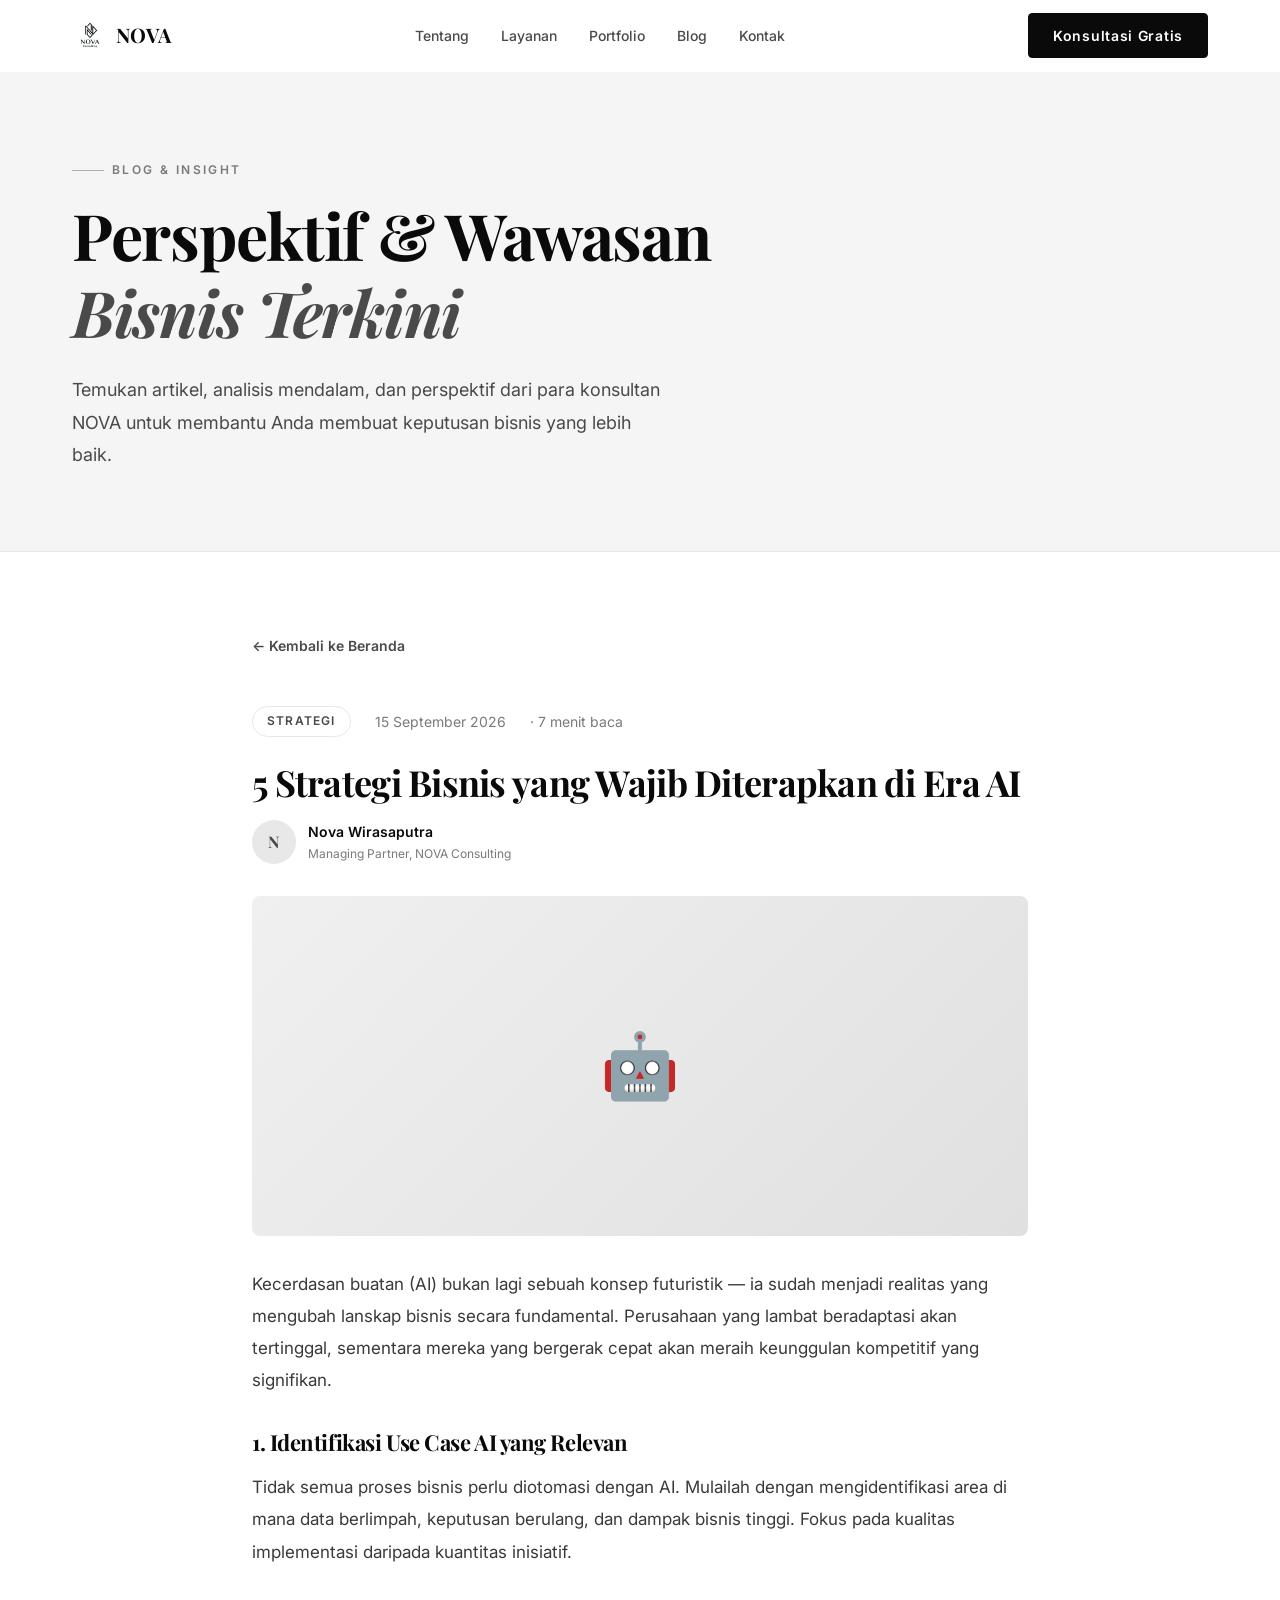
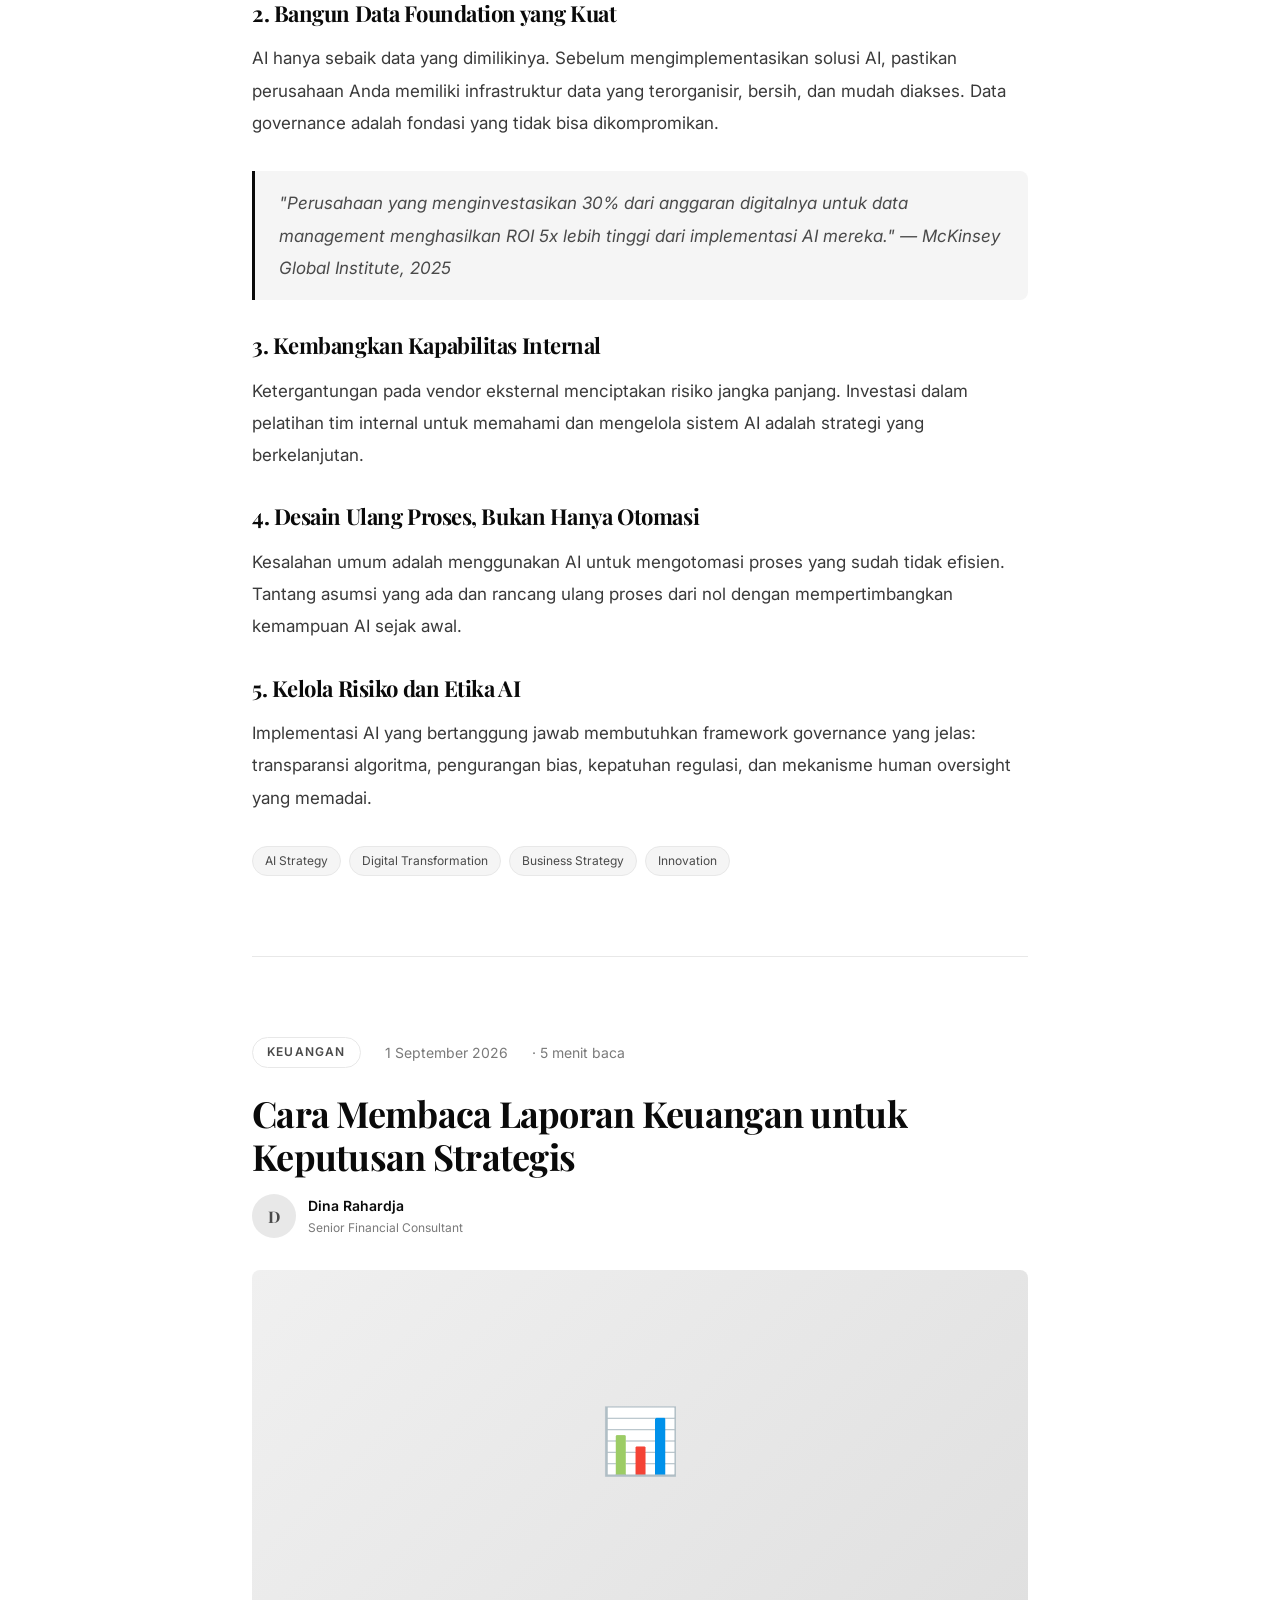
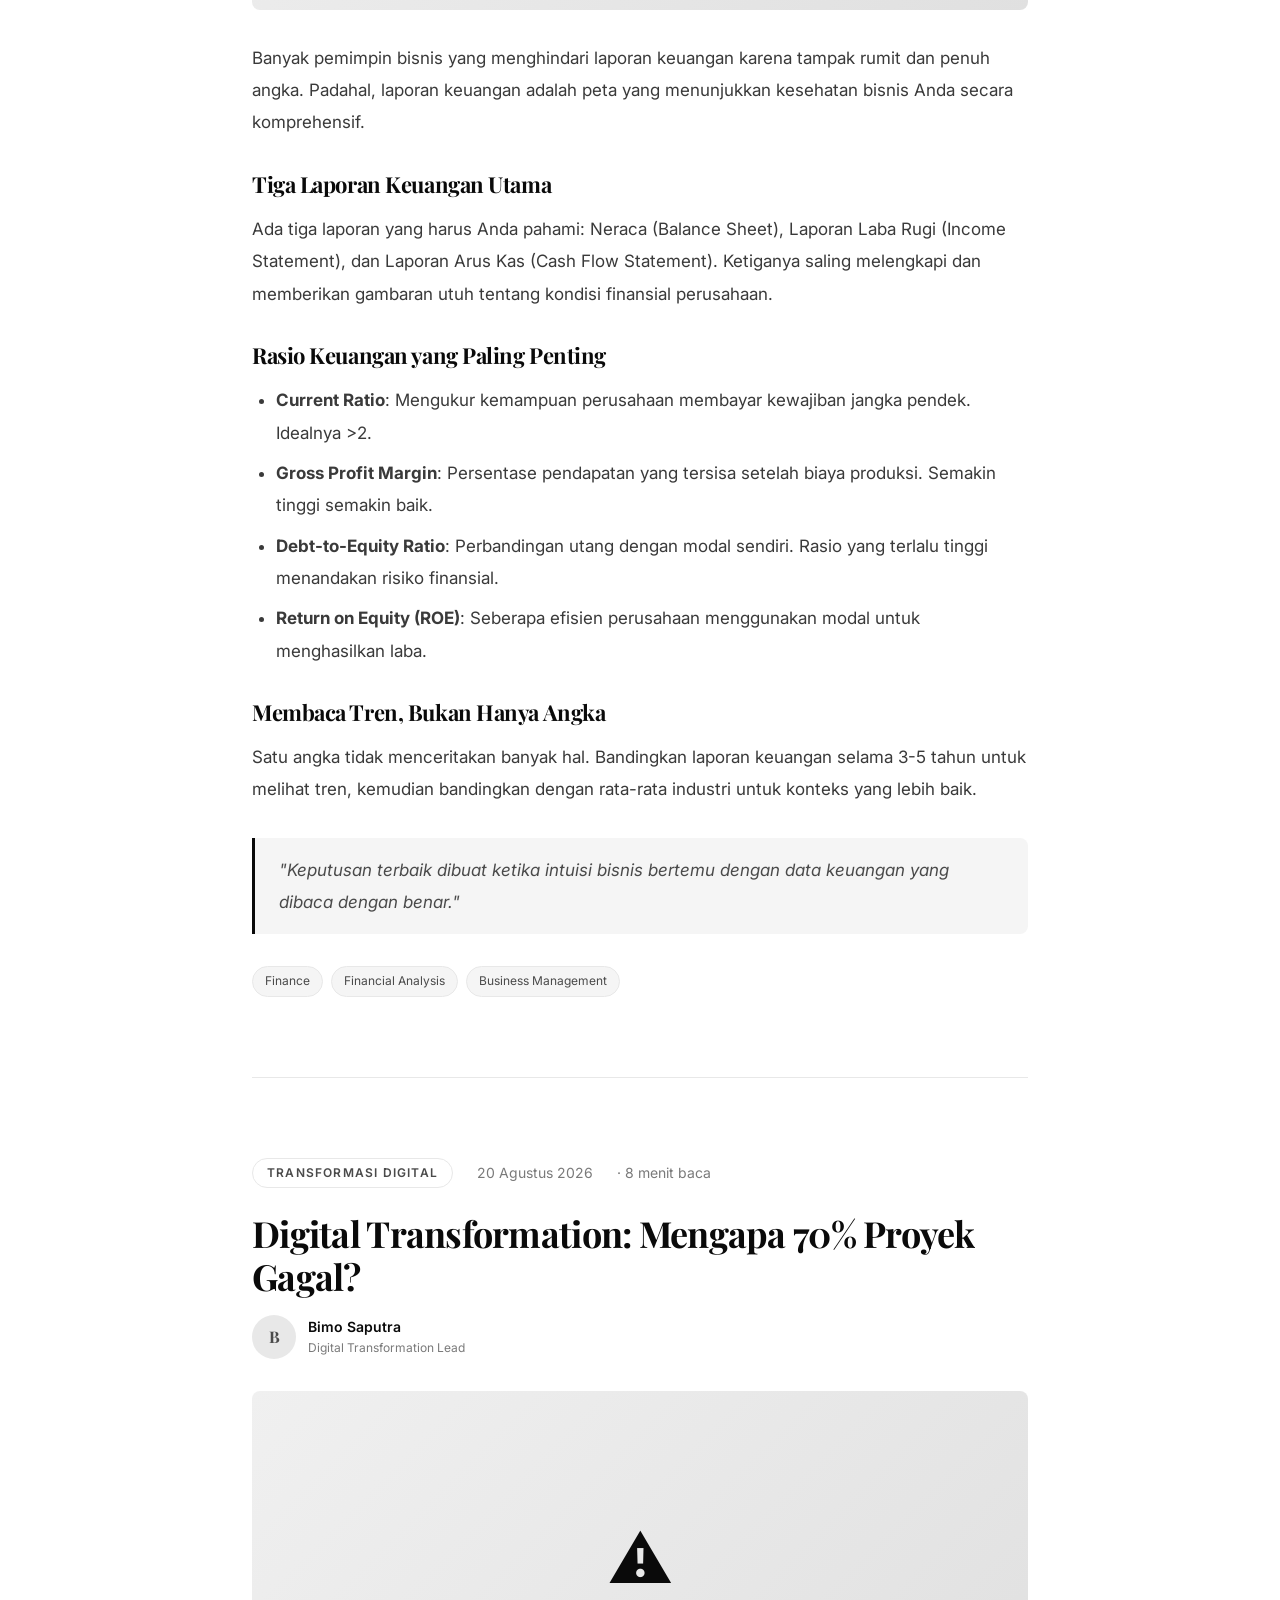
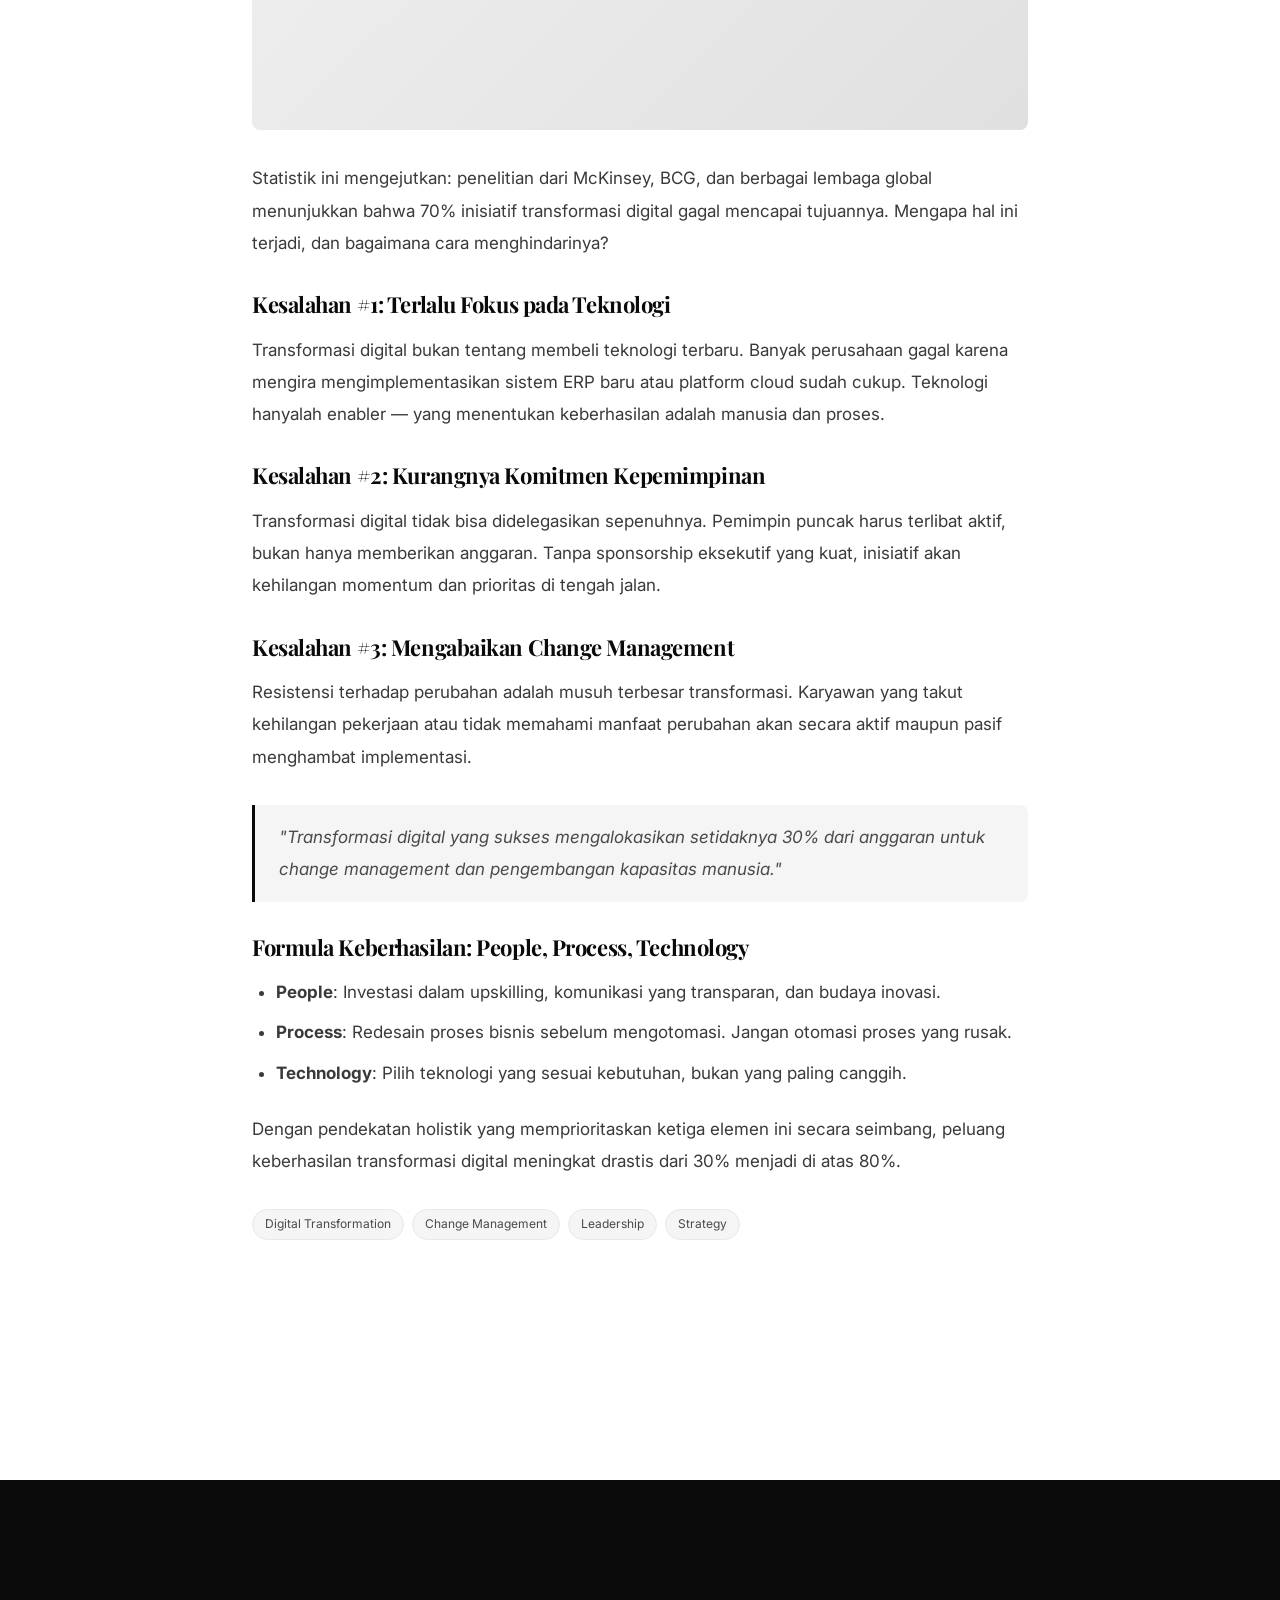
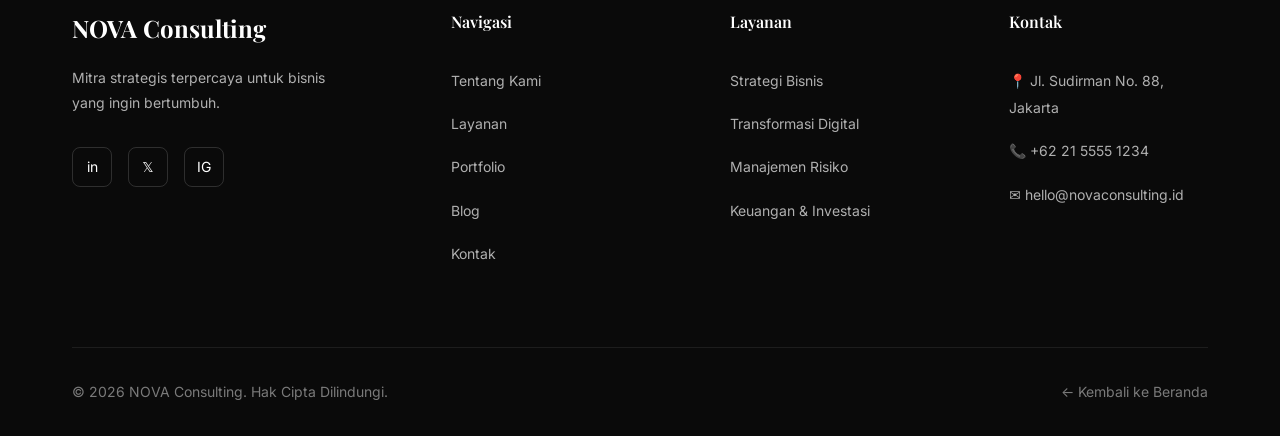
==== pages/blog.html @ 7307d380 "Initial commit: Website profil perusahaan NOVA Consulting" ====
﻿<!DOCTYPE html>
<html lang="id">
<head>
  <meta charset="UTF-8" />
  <meta name="viewport" content="width=device-width, initial-scale=1.0" />
  <title>Blog & Insight — NOVA Consulting</title>
  <meta name="description" content="Artikel, perspektif, dan wawasan bisnis terkini dari para konsultan NOVA Consulting untuk membantu Anda membuat keputusan strategis yang lebih baik." />
  <link rel="icon" href="data:image/svg+xml,<svg xmlns='http://www.w3.org/2000/svg' viewBox='0 0 100 100'><text y='.9em' font-size='90'>◈</text></svg>" />
  <link rel="stylesheet" href="../css/style.css" />
  <style>
    .blog-hero{padding-block:calc(var(--nav-height) + 5rem) 5rem;background:var(--color-white-soft);border-bottom:1px solid var(--color-gray-ultra)}
    .blog-hero-label{display:inline-flex;align-items:center;gap:.5rem;font-size:.75rem;font-weight:600;letter-spacing:.2em;text-transform:uppercase;color:var(--color-gray);margin-bottom:1rem}
    .blog-hero-label::before{content:"";display:block;width:32px;height:1px;background:var(--color-gray-light)}
    .blog-hero h1{font-family:"Playfair Display",serif;font-size:clamp(2.5rem,5vw,4rem);margin-bottom:1.5rem}
    .blog-hero p{font-size:1.125rem;color:#4a4a4a;max-width:600px;line-height:1.8}
    .articles-section{padding-block:5rem}
    .article-full{margin-bottom:5rem;padding-bottom:5rem;border-bottom:1px solid var(--color-gray-ultra)}
    .article-full:last-child{border-bottom:none}
    .article-header{margin-bottom:2rem}
    .article-meta{display:flex;align-items:center;gap:1.5rem;margin-bottom:1.5rem}
    .article-tag{font-size:.75rem;font-weight:600;letter-spacing:.1em;text-transform:uppercase;padding:4px 14px;border:1px solid var(--color-gray-ultra);border-radius:9999px;color:#4a4a4a}
    .article-date{font-size:.875rem;color:#7a7a7a}
    .article-read-time{font-size:.875rem;color:#7a7a7a}
    .article-title{font-family:"Playfair Display",serif;font-size:2.25rem;line-height:1.2;margin-bottom:1rem}
    .article-author{display:flex;align-items:center;gap:.75rem;margin-bottom:2rem}
    .author-avatar{width:44px;height:44px;border-radius:50%;background:var(--color-gray-ultra);display:flex;align-items:center;justify-content:center;font-family:"Playfair Display",serif;font-weight:700;color:#4a4a4a}
    .author-name{font-size:.875rem;font-weight:600}
    .author-role{font-size:.75rem;color:#7a7a7a}
    .article-img{width:100%;aspect-ratio:16/7;background:linear-gradient(135deg,#f0f0f0,#e0e0e0);display:flex;align-items:center;justify-content:center;font-size:4rem;border-radius:8px;margin-bottom:2rem}
    .article-body p{font-size:1.0625rem;color:#3a3a3a;line-height:1.9;margin-bottom:1.5rem}
    .article-body h3{font-family:"Playfair Display",serif;font-size:1.375rem;margin:2rem 0 1rem}
    .article-body ul{margin:0 0 1.5rem 1.5rem;list-style:disc}
    .article-body ul li{font-size:1.0625rem;color:#3a3a3a;line-height:1.9;margin-bottom:.5rem}
    .article-body blockquote{border-left:3px solid var(--color-black);padding:1rem 1.5rem;margin:2rem 0;background:var(--color-white-soft);border-radius:0 8px 8px 0}
    .article-body blockquote p{margin:0;font-style:italic;color:#4a4a4a}
    .article-tags{display:flex;gap:.5rem;flex-wrap:wrap;margin-top:2rem}
    .article-tag-pill{font-size:.75rem;padding:4px 12px;background:var(--color-white-soft);border:1px solid var(--color-gray-ultra);border-radius:9999px;color:#4a4a4a}
    .back-link{display:inline-flex;align-items:center;gap:.5rem;font-size:.875rem;font-weight:600;color:#4a4a4a;margin-bottom:3rem;transition:color .2s}
    .back-link:hover{color:#0a0a0a}
  </style>
</head>
<body>

  <!-- NAVBAR -->
  <header id="navbar" class="navbar">
    <div class="container">
      <a href="../index.html" class="nav-logo" id="blog-nav-logo">
        <img src="../assets/images/logo.jpg" alt="NOVA Consulting" width="36" height="36" />
        <span class="nav-logo-text">NOVA</span>
      </a>
      <nav>
        <ul class="nav-links">
          <li><a href="../index.html#about"     class="nav-link">Tentang</a></li>
          <li><a href="../index.html#services"  class="nav-link">Layanan</a></li>
          <li><a href="../index.html#portfolio" class="nav-link">Portfolio</a></li>
          <li><a href="blog.html"               class="nav-link active">Blog</a></li>
          <li><a href="../index.html#contact"   class="nav-link">Kontak</a></li>
        </ul>
      </nav>
      <a href="../index.html#contact" class="btn btn-primary nav-cta" id="blog-nav-cta">Konsultasi Gratis</a>
      <button class="nav-toggle" id="navToggle" aria-label="Toggle navigation">
        <span></span><span></span><span></span>
      </button>
    </div>
  </header>

  <!-- Mobile Nav -->
  <nav class="nav-mobile" id="navMobile">
    <a href="../index.html#about"     class="nav-link">Tentang</a>
    <a href="../index.html#services"  class="nav-link">Layanan</a>
    <a href="../index.html#portfolio" class="nav-link">Portfolio</a>
    <a href="blog.html"               class="nav-link active">Blog</a>
    <a href="../index.html#contact"   class="nav-link">Kontak</a>
  </nav>

  <!-- BLOG HERO -->
  <section class="blog-hero">
    <div class="container">
      <div class="blog-hero-label">Blog & Insight</div>
      <h1>Perspektif &amp; Wawasan<br><em style="font-style:italic;color:#4a4a4a">Bisnis Terkini</em></h1>
      <p>Temukan artikel, analisis mendalam, dan perspektif dari para konsultan NOVA untuk membantu Anda membuat keputusan bisnis yang lebih baik.</p>
    </div>
  </section>

  <!-- ARTICLES -->
  <section class="articles-section">
    <div class="container" style="max-width:840px">
      <a href="../index.html" class="back-link" id="back-home">← Kembali ke Beranda</a>

      <!-- Article 1 -->
      <article class="article-full reveal" id="article-1">
        <div class="article-header">
          <div class="article-meta">
            <span class="article-tag">Strategi</span>
            <span class="article-date">15 September 2026</span>
            <span class="article-read-time">· 7 menit baca</span>
          </div>
          <h2 class="article-title">5 Strategi Bisnis yang Wajib Diterapkan di Era AI</h2>
          <div class="article-author">
            <div class="author-avatar">N</div>
            <div>
              <div class="author-name">Nova Wirasaputra</div>
              <div class="author-role">Managing Partner, NOVA Consulting</div>
            </div>
          </div>
        </div>
        <div class="article-img">🤖</div>
        <div class="article-body">
          <p>Kecerdasan buatan (AI) bukan lagi sebuah konsep futuristik — ia sudah menjadi realitas yang mengubah lanskap bisnis secara fundamental. Perusahaan yang lambat beradaptasi akan tertinggal, sementara mereka yang bergerak cepat akan meraih keunggulan kompetitif yang signifikan.</p>
          <h3>1. Identifikasi Use Case AI yang Relevan</h3>
          <p>Tidak semua proses bisnis perlu diotomasi dengan AI. Mulailah dengan mengidentifikasi area di mana data berlimpah, keputusan berulang, dan dampak bisnis tinggi. Fokus pada kualitas implementasi daripada kuantitas inisiatif.</p>
          <h3>2. Bangun Data Foundation yang Kuat</h3>
          <p>AI hanya sebaik data yang dimilikinya. Sebelum mengimplementasikan solusi AI, pastikan perusahaan Anda memiliki infrastruktur data yang terorganisir, bersih, dan mudah diakses. Data governance adalah fondasi yang tidak bisa dikompromikan.</p>
          <blockquote>
            <p>"Perusahaan yang menginvestasikan 30% dari anggaran digitalnya untuk data management menghasilkan ROI 5x lebih tinggi dari implementasi AI mereka." — McKinsey Global Institute, 2025</p>
          </blockquote>
          <h3>3. Kembangkan Kapabilitas Internal</h3>
          <p>Ketergantungan pada vendor eksternal menciptakan risiko jangka panjang. Investasi dalam pelatihan tim internal untuk memahami dan mengelola sistem AI adalah strategi yang berkelanjutan.</p>
          <h3>4. Desain Ulang Proses, Bukan Hanya Otomasi</h3>
          <p>Kesalahan umum adalah menggunakan AI untuk mengotomasi proses yang sudah tidak efisien. Tantang asumsi yang ada dan rancang ulang proses dari nol dengan mempertimbangkan kemampuan AI sejak awal.</p>
          <h3>5. Kelola Risiko dan Etika AI</h3>
          <p>Implementasi AI yang bertanggung jawab membutuhkan framework governance yang jelas: transparansi algoritma, pengurangan bias, kepatuhan regulasi, dan mekanisme human oversight yang memadai.</p>
          <div class="article-tags">
            <span class="article-tag-pill">AI Strategy</span>
            <span class="article-tag-pill">Digital Transformation</span>
            <span class="article-tag-pill">Business Strategy</span>
            <span class="article-tag-pill">Innovation</span>
          </div>
        </div>
      </article>

      <!-- Article 2 -->
      <article class="article-full reveal" id="article-2">
        <div class="article-header">
          <div class="article-meta">
            <span class="article-tag">Keuangan</span>
            <span class="article-date">1 September 2026</span>
            <span class="article-read-time">· 5 menit baca</span>
          </div>
          <h2 class="article-title">Cara Membaca Laporan Keuangan untuk Keputusan Strategis</h2>
          <div class="article-author">
            <div class="author-avatar">D</div>
            <div>
              <div class="author-name">Dina Rahardja</div>
              <div class="author-role">Senior Financial Consultant</div>
            </div>
          </div>
        </div>
        <div class="article-img">📊</div>
        <div class="article-body">
          <p>Banyak pemimpin bisnis yang menghindari laporan keuangan karena tampak rumit dan penuh angka. Padahal, laporan keuangan adalah peta yang menunjukkan kesehatan bisnis Anda secara komprehensif.</p>
          <h3>Tiga Laporan Keuangan Utama</h3>
          <p>Ada tiga laporan yang harus Anda pahami: Neraca (Balance Sheet), Laporan Laba Rugi (Income Statement), dan Laporan Arus Kas (Cash Flow Statement). Ketiganya saling melengkapi dan memberikan gambaran utuh tentang kondisi finansial perusahaan.</p>
          <h3>Rasio Keuangan yang Paling Penting</h3>
          <ul>
            <li><strong>Current Ratio</strong>: Mengukur kemampuan perusahaan membayar kewajiban jangka pendek. Idealnya >2.</li>
            <li><strong>Gross Profit Margin</strong>: Persentase pendapatan yang tersisa setelah biaya produksi. Semakin tinggi semakin baik.</li>
            <li><strong>Debt-to-Equity Ratio</strong>: Perbandingan utang dengan modal sendiri. Rasio yang terlalu tinggi menandakan risiko finansial.</li>
            <li><strong>Return on Equity (ROE)</strong>: Seberapa efisien perusahaan menggunakan modal untuk menghasilkan laba.</li>
          </ul>
          <h3>Membaca Tren, Bukan Hanya Angka</h3>
          <p>Satu angka tidak menceritakan banyak hal. Bandingkan laporan keuangan selama 3-5 tahun untuk melihat tren, kemudian bandingkan dengan rata-rata industri untuk konteks yang lebih baik.</p>
          <blockquote>
            <p>"Keputusan terbaik dibuat ketika intuisi bisnis bertemu dengan data keuangan yang dibaca dengan benar."</p>
          </blockquote>
          <div class="article-tags">
            <span class="article-tag-pill">Finance</span>
            <span class="article-tag-pill">Financial Analysis</span>
            <span class="article-tag-pill">Business Management</span>
          </div>
        </div>
      </article>

      <!-- Article 3 -->
      <article class="article-full reveal" id="article-3">
        <div class="article-header">
          <div class="article-meta">
            <span class="article-tag">Transformasi Digital</span>
            <span class="article-date">20 Agustus 2026</span>
            <span class="article-read-time">· 8 menit baca</span>
          </div>
          <h2 class="article-title">Digital Transformation: Mengapa 70% Proyek Gagal?</h2>
          <div class="article-author">
            <div class="author-avatar">B</div>
            <div>
              <div class="author-name">Bimo Saputra</div>
              <div class="author-role">Digital Transformation Lead</div>
            </div>
          </div>
        </div>
        <div class="article-img">⚠️</div>
        <div class="article-body">
          <p>Statistik ini mengejutkan: penelitian dari McKinsey, BCG, dan berbagai lembaga global menunjukkan bahwa 70% inisiatif transformasi digital gagal mencapai tujuannya. Mengapa hal ini terjadi, dan bagaimana cara menghindarinya?</p>
          <h3>Kesalahan #1: Terlalu Fokus pada Teknologi</h3>
          <p>Transformasi digital bukan tentang membeli teknologi terbaru. Banyak perusahaan gagal karena mengira mengimplementasikan sistem ERP baru atau platform cloud sudah cukup. Teknologi hanyalah enabler — yang menentukan keberhasilan adalah manusia dan proses.</p>
          <h3>Kesalahan #2: Kurangnya Komitmen Kepemimpinan</h3>
          <p>Transformasi digital tidak bisa didelegasikan sepenuhnya. Pemimpin puncak harus terlibat aktif, bukan hanya memberikan anggaran. Tanpa sponsorship eksekutif yang kuat, inisiatif akan kehilangan momentum dan prioritas di tengah jalan.</p>
          <h3>Kesalahan #3: Mengabaikan Change Management</h3>
          <p>Resistensi terhadap perubahan adalah musuh terbesar transformasi. Karyawan yang takut kehilangan pekerjaan atau tidak memahami manfaat perubahan akan secara aktif maupun pasif menghambat implementasi.</p>
          <blockquote>
            <p>"Transformasi digital yang sukses mengalokasikan setidaknya 30% dari anggaran untuk change management dan pengembangan kapasitas manusia."</p>
          </blockquote>
          <h3>Formula Keberhasilan: People, Process, Technology</h3>
          <ul>
            <li><strong>People</strong>: Investasi dalam upskilling, komunikasi yang transparan, dan budaya inovasi.</li>
            <li><strong>Process</strong>: Redesain proses bisnis sebelum mengotomasi. Jangan otomasi proses yang rusak.</li>
            <li><strong>Technology</strong>: Pilih teknologi yang sesuai kebutuhan, bukan yang paling canggih.</li>
          </ul>
          <p>Dengan pendekatan holistik yang memprioritaskan ketiga elemen ini secara seimbang, peluang keberhasilan transformasi digital meningkat drastis dari 30% menjadi di atas 80%.</p>
          <div class="article-tags">
            <span class="article-tag-pill">Digital Transformation</span>
            <span class="article-tag-pill">Change Management</span>
            <span class="article-tag-pill">Leadership</span>
            <span class="article-tag-pill">Strategy</span>
          </div>
        </div>
      </article>

    </div>
  </section>

  <!-- FOOTER -->
  <footer class="footer">
    <div class="container">
      <div class="footer-main">
        <div class="footer-brand">
          <span class="footer-brand-name">NOVA Consulting</span>
          <p>Mitra strategis terpercaya untuk bisnis yang ingin bertumbuh.</p>
          <div class="footer-social">
            <a href="#" class="social-link" id="blog-footer-li">in</a>
            <a href="#" class="social-link" id="blog-footer-tw">𝕏</a>
            <a href="#" class="social-link" id="blog-footer-ig">IG</a>
          </div>
        </div>
        <div class="footer-col">
          <div class="footer-col-title">Navigasi</div>
          <ul class="footer-links">
            <li><a href="../index.html#about"     class="footer-link">Tentang Kami</a></li>
            <li><a href="../index.html#services"  class="footer-link">Layanan</a></li>
            <li><a href="../index.html#portfolio" class="footer-link">Portfolio</a></li>
            <li><a href="blog.html"               class="footer-link">Blog</a></li>
            <li><a href="../index.html#contact"   class="footer-link">Kontak</a></li>
          </ul>
        </div>
        <div class="footer-col">
          <div class="footer-col-title">Layanan</div>
          <ul class="footer-links">
            <li><a href="../index.html#services" class="footer-link">Strategi Bisnis</a></li>
            <li><a href="../index.html#services" class="footer-link">Transformasi Digital</a></li>
            <li><a href="../index.html#services" class="footer-link">Manajemen Risiko</a></li>
            <li><a href="../index.html#services" class="footer-link">Keuangan & Investasi</a></li>
          </ul>
        </div>
        <div class="footer-col">
          <div class="footer-col-title">Kontak</div>
          <ul class="footer-links">
            <li><span class="footer-link">📍 Jl. Sudirman No. 88, Jakarta</span></li>
            <li><a href="tel:+622155551234"              class="footer-link">📞 +62 21 5555 1234</a></li>
            <li><a href="mailto:hello@novaconsulting.id" class="footer-link">✉️ hello@novaconsulting.id</a></li>
          </ul>
        </div>
      </div>
      <div class="footer-bottom">
        <span>© 2026 NOVA Consulting. Hak Cipta Dilindungi.</span>
        <a href="../index.html" style="color:#7a7a7a">← Kembali ke Beranda</a>
      </div>
    </div>
  </footer>

  <button class="back-to-top" id="backToTop" aria-label="Back to top">↑</button>
  <script src="../js/main.js"></script>
</body>
</html>
---- css/style.css ----
/* =========================================
   NOVA Consulting — Main Stylesheet
   Theme: Minimalist & Elegant (Black & White)
   ========================================= */

@import url("https://fonts.googleapis.com/css2?family=Playfair+Display:ital,wght@0,400;0,600;0,700;1,400&family=Inter:wght@300;400;500;600&display=swap");

:root {
  --color-black:#0a0a0a;--color-black-soft:#1a1a1a;--color-black-mid:#2d2d2d;
  --color-gray-dark:#4a4a4a;--color-gray:#7a7a7a;--color-gray-light:#b0b0b0;
  --color-gray-ultra:#e8e8e8;--color-white-soft:#f5f5f5;--color-white:#ffffff;
  --font-serif:"Playfair Display",Georgia,serif;--font-sans:"Inter",system-ui,sans-serif;
  --fw-light:300;--fw-regular:400;--fw-medium:500;--fw-semi:600;--fw-bold:700;
  --fs-xs:0.75rem;--fs-sm:0.875rem;--fs-base:1rem;--fs-lg:1.125rem;
  --fs-xl:1.25rem;--fs-2xl:1.5rem;--fs-3xl:2rem;--fs-4xl:2.75rem;--fs-5xl:3.75rem;--fs-6xl:5rem;
  --space-xs:0.25rem;--space-sm:0.5rem;--space-md:1rem;--space-lg:1.5rem;
  --space-xl:2rem;--space-2xl:3rem;--space-3xl:5rem;--space-4xl:8rem;
  --radius-sm:4px;--radius-md:8px;--radius-lg:16px;--radius-full:9999px;
  --shadow-sm:0 1px 3px rgba(0,0,0,.08);--shadow-md:0 4px 16px rgba(0,0,0,.10);
  --shadow-lg:0 12px 40px rgba(0,0,0,.14);--shadow-xl:0 24px 64px rgba(0,0,0,.18);
  --transition-fast:150ms ease;--transition-base:300ms ease;--transition-slow:600ms ease;
  --nav-height:72px;--max-width:1200px;
}
*,*::before,*::after{box-sizing:border-box;margin:0;padding:0}
html{scroll-behavior:smooth;font-size:16px;-webkit-font-smoothing:antialiased}
body{font-family:var(--font-sans);color:var(--color-black);background:var(--color-white);line-height:1.7;overflow-x:hidden}
img{max-width:100%;height:auto;display:block}a{text-decoration:none;color:inherit}ul{list-style:none}button{cursor:pointer;font-family:inherit;border:none;background:none}
h1,h2,h3,h4{font-family:var(--font-serif);font-weight:var(--fw-bold);line-height:1.2;letter-spacing:-0.02em}

.container{max-width:var(--max-width);margin-inline:auto;padding-inline:var(--space-xl)}
.section{padding-block:var(--space-4xl)}.section--alt{background:var(--color-white-soft)}

.section-label{display:inline-flex;align-items:center;gap:var(--space-sm);font-size:var(--fs-xs);font-weight:var(--fw-semi);letter-spacing:.2em;text-transform:uppercase;color:var(--color-gray);margin-bottom:var(--space-lg)}
.section-label::before{content:"";display:block;width:32px;height:1px;background:var(--color-gray-light)}
.section-title{font-size:var(--fs-4xl);color:var(--color-black);margin-bottom:var(--space-lg)}
.section-desc{font-size:var(--fs-lg);color:var(--color-gray-dark);max-width:640px;line-height:1.8}
.divider{width:48px;height:2px;background:var(--color-black);margin-bottom:var(--space-xl)}.divider--center{margin-inline:auto}

.btn{display:inline-flex;align-items:center;gap:var(--space-sm);padding:14px 32px;font-size:var(--fs-sm);font-weight:var(--fw-semi);letter-spacing:.05em;border-radius:var(--radius-sm);transition:all var(--transition-base)}
.btn-primary{background:var(--color-black);color:var(--color-white);border:1.5px solid var(--color-black)}
.btn-primary:hover{background:var(--color-black-mid);transform:translateY(-2px);box-shadow:var(--shadow-lg)}
.btn-outline{background:transparent;color:var(--color-black);border:1.5px solid var(--color-black)}
.btn-outline:hover{background:var(--color-black);color:var(--color-white);transform:translateY(-2px)}
.btn .btn-arrow{transition:transform var(--transition-base)}.btn:hover .btn-arrow{transform:translateX(4px)}

/* NAVBAR */
.navbar{position:fixed;top:0;left:0;right:0;z-index:1000;height:var(--nav-height);display:flex;align-items:center;background:rgba(255,255,255,.92);backdrop-filter:blur(12px);border-bottom:1px solid transparent;transition:border-color var(--transition-base),box-shadow var(--transition-base)}
.navbar.scrolled{border-bottom-color:var(--color-gray-ultra);box-shadow:var(--shadow-sm)}
.navbar .container{display:flex;align-items:center;justify-content:space-between;width:100%}
.nav-logo{display:flex;align-items:center;gap:var(--space-sm)}
.nav-logo img{height:36px;width:auto}
.nav-logo-text{font-family:var(--font-serif);font-size:var(--fs-xl);font-weight:var(--fw-bold)}
.nav-links{display:flex;align-items:center;gap:var(--space-xl)}
.nav-link{font-size:var(--fs-sm);font-weight:var(--fw-medium);color:var(--color-gray-dark);position:relative;padding-bottom:2px;transition:color var(--transition-fast)}
.nav-link::after{content:"";position:absolute;bottom:-2px;left:0;width:0;height:1px;background:var(--color-black);transition:width var(--transition-base)}
.nav-link:hover,.nav-link.active{color:var(--color-black)}
.nav-link:hover::after,.nav-link.active::after{width:100%}
.nav-cta{padding:10px 24px;font-size:var(--fs-sm)}
.nav-toggle{display:none;flex-direction:column;gap:5px;padding:4px}
.nav-toggle span{display:block;width:24px;height:2px;background:var(--color-black);border-radius:var(--radius-full);transition:all var(--transition-base)}
.nav-toggle.open span:nth-child(1){transform:translateY(7px) rotate(45deg)}
.nav-toggle.open span:nth-child(2){opacity:0;transform:scaleX(0)}
.nav-toggle.open span:nth-child(3){transform:translateY(-7px) rotate(-45deg)}
.nav-mobile{display:none;position:fixed;top:var(--nav-height);left:0;right:0;background:var(--color-white);border-top:1px solid var(--color-gray-ultra);padding:var(--space-xl);flex-direction:column;gap:var(--space-lg);z-index:999;box-shadow:var(--shadow-lg);transform:translateY(-10px);opacity:0;transition:all var(--transition-base)}
.nav-mobile.open{transform:translateY(0);opacity:1}
.nav-mobile .nav-link{font-size:var(--fs-lg);padding-block:var(--space-sm);border-bottom:1px solid var(--color-gray-ultra)}

/* HERO */
.hero{min-height:100vh;display:flex;align-items:center;position:relative;overflow:hidden;padding-top:var(--nav-height);background:var(--color-white)}
.hero-bg{position:absolute;inset:0;pointer-events:none;z-index:0}
.hero-grid{position:absolute;inset:0;background-image:linear-gradient(rgba(0,0,0,.03) 1px,transparent 1px),linear-gradient(90deg,rgba(0,0,0,.03) 1px,transparent 1px);background-size:80px 80px}
.hero-circle{position:absolute;right:-120px;top:50%;transform:translateY(-50%);width:600px;height:600px;border:1px solid var(--color-gray-ultra);border-radius:50%}
.hero-circle::after{content:"";position:absolute;inset:60px;border:1px solid var(--color-gray-ultra);border-radius:50%}
.hero-content{position:relative;z-index:1;max-width:780px;padding-block:var(--space-4xl)}
.hero-badge{display:inline-flex;align-items:center;gap:var(--space-sm);background:var(--color-white-soft);border:1px solid var(--color-gray-ultra);border-radius:var(--radius-full);padding:8px 20px;font-size:var(--fs-xs);font-weight:var(--fw-semi);letter-spacing:.15em;text-transform:uppercase;color:var(--color-gray-dark);margin-bottom:var(--space-2xl);animation:fadeUp .8s ease both}
.hero-badge .dot{width:6px;height:6px;background:var(--color-black);border-radius:50%}
.hero-title{font-size:clamp(2.5rem,6vw,var(--fs-6xl));line-height:1.05;letter-spacing:-.03em;color:var(--color-black);margin-bottom:var(--space-xl);animation:fadeUp .8s ease .15s both}
.hero-title em{font-style:italic;color:var(--color-gray-dark)}
.hero-desc{font-size:var(--fs-lg);color:var(--color-gray-dark);line-height:1.8;max-width:580px;margin-bottom:var(--space-2xl);animation:fadeUp .8s ease .3s both}
.hero-actions{display:flex;align-items:center;gap:var(--space-lg);animation:fadeUp .8s ease .45s both}
.hero-stats{display:flex;gap:var(--space-3xl);margin-top:var(--space-4xl);padding-top:var(--space-2xl);border-top:1px solid var(--color-gray-ultra);animation:fadeUp .8s ease .6s both}
.hero-stat-number{font-family:var(--font-serif);font-size:var(--fs-4xl);font-weight:var(--fw-bold);line-height:1;margin-bottom:var(--space-xs)}
.hero-stat-label{font-size:var(--fs-sm);color:var(--color-gray);letter-spacing:.05em}
.hero-scroll{position:absolute;bottom:var(--space-xl);left:50%;transform:translateX(-50%);display:flex;flex-direction:column;align-items:center;gap:var(--space-sm);color:var(--color-gray);font-size:var(--fs-xs);letter-spacing:.1em;text-transform:uppercase;animation:fadeUp 1s ease 1s both}
.scroll-line{width:1px;height:40px;background:linear-gradient(to bottom,var(--color-gray-light),transparent);animation:scrollPulse 2s ease infinite}

/* ABOUT */
.about-grid{display:grid;grid-template-columns:1fr 1fr;gap:var(--space-4xl);align-items:center}
.about-image-wrapper{position:relative}
.about-img-placeholder{width:100%;aspect-ratio:4/5;background:linear-gradient(135deg,#f0f0f0,#e0e0e0);border-radius:var(--radius-md);display:flex;align-items:center;justify-content:center;font-size:5rem;color:var(--color-gray-light)}
.about-img-real{width:100%;aspect-ratio:4/5;object-fit:cover;border-radius:var(--radius-md);display:block}
.portfolio-img-real{width:100%;aspect-ratio:16/10;object-fit:cover;display:block;transition:transform var(--transition-slow)}
.portfolio-card--large .portfolio-img-real{aspect-ratio:16/9}
.portfolio-card:hover .portfolio-img-real{transform:scale(1.05)}
.blog-img-real{width:100%;aspect-ratio:16/9;object-fit:cover;display:block;transition:transform var(--transition-slow)}
.blog-card:hover .blog-img-real{transform:scale(1.04)}
.about-badge{position:absolute;top:var(--space-xl);right:calc(-1*var(--space-xl));background:var(--color-black);color:var(--color-white);padding:var(--space-lg) var(--space-xl);border-radius:var(--radius-md);text-align:center;box-shadow:var(--shadow-lg);z-index:2}
.about-badge-number{font-family:var(--font-serif);font-size:var(--fs-3xl);font-weight:var(--fw-bold);display:block;line-height:1}
.about-badge-label{font-size:var(--fs-xs);letter-spacing:.1em;text-transform:uppercase;color:var(--color-gray-light);margin-top:var(--space-xs)}
.about-values{display:grid;grid-template-columns:1fr 1fr;gap:var(--space-md);margin-top:var(--space-2xl)}
.about-value-item{display:flex;align-items:flex-start;gap:var(--space-md);padding:var(--space-lg);border:1px solid var(--color-gray-ultra);border-radius:var(--radius-md);transition:all var(--transition-base)}
.about-value-item:hover{border-color:var(--color-black);transform:translateY(-2px);box-shadow:var(--shadow-md)}
.about-value-icon{font-size:var(--fs-xl);line-height:1;flex-shrink:0}
.about-value-title{font-family:var(--font-serif);font-size:var(--fs-base);font-weight:var(--fw-semi);margin-bottom:var(--space-xs)}
.about-value-desc{font-size:var(--fs-sm);color:var(--color-gray);line-height:1.6}

/* SERVICES */
.services-intro{display:grid;grid-template-columns:1fr 1fr;gap:var(--space-4xl);align-items:end;margin-bottom:var(--space-3xl)}
.service-card{position:relative;padding:var(--space-2xl);border:1px solid var(--color-gray-ultra);border-radius:var(--radius-md);background:var(--color-white);transition:all var(--transition-base);overflow:hidden}
.service-card::before{content:"";position:absolute;bottom:0;left:0;right:0;height:3px;background:var(--color-black);transform:scaleX(0);transform-origin:left;transition:transform var(--transition-base)}
.service-card:hover{transform:translateY(-6px);box-shadow:var(--shadow-lg);border-color:transparent}
.service-card:hover::before{transform:scaleX(1)}
.service-number{font-family:var(--font-serif);font-size:5rem;font-weight:var(--fw-bold);color:var(--color-gray-ultra);line-height:1;margin-bottom:var(--space-md)}
.service-icon{font-size:var(--fs-2xl);margin-bottom:var(--space-md)}
.service-title{font-size:var(--fs-xl);margin-bottom:var(--space-md)}
.service-desc{font-size:var(--fs-sm);color:var(--color-gray-dark);line-height:1.7;margin-bottom:var(--space-lg)}
.service-tags{display:flex;flex-wrap:wrap;gap:var(--space-sm)}
.service-tag{font-size:var(--fs-xs);padding:4px 12px;border:1px solid var(--color-gray-ultra);border-radius:var(--radius-full);color:var(--color-gray)}

/* PORTFOLIO */
.portfolio-filter{display:flex;gap:var(--space-sm);margin-bottom:var(--space-2xl);flex-wrap:wrap}
.filter-btn{padding:8px 20px;font-size:var(--fs-sm);border:1px solid var(--color-gray-ultra);border-radius:var(--radius-full);color:var(--color-gray);transition:all var(--transition-base);font-weight:var(--fw-medium)}
.filter-btn:hover,.filter-btn.active{background:var(--color-black);color:var(--color-white);border-color:var(--color-black)}
.portfolio-grid{display:grid;grid-template-columns:repeat(3,1fr);gap:var(--space-xl)}
.portfolio-card{border-radius:var(--radius-md);overflow:hidden;background:var(--color-white-soft);transition:transform var(--transition-base),box-shadow var(--transition-base);border:1px solid var(--color-gray-ultra)}
.portfolio-card.hidden{display:none}
.portfolio-card:hover{transform:translateY(-6px);box-shadow:var(--shadow-xl)}
.portfolio-card--large{grid-column:span 2}
.portfolio-image-wrap{overflow:hidden}
.portfolio-img-ph{width:100%;aspect-ratio:16/10;background:linear-gradient(135deg,#f0f0f0,#ddd);display:flex;align-items:center;justify-content:center;font-size:3rem;transition:transform var(--transition-slow)}
.portfolio-card--large .portfolio-img-ph{aspect-ratio:16/9}
.portfolio-card:hover .portfolio-img-ph{transform:scale(1.05)}
.portfolio-body{padding:var(--space-lg);border-top:none}
.portfolio-category{font-size:var(--fs-xs);letter-spacing:.15em;text-transform:uppercase;color:var(--color-gray);margin-bottom:var(--space-xs)}
.portfolio-title{font-size:var(--fs-xl);font-family:var(--font-serif);margin-bottom:var(--space-xs)}
.portfolio-year{font-size:var(--fs-xs);color:var(--color-gray)}

/* TESTIMONIALS */
.testimonial-track{display:grid;grid-template-columns:repeat(3,1fr);gap:var(--space-xl)}
.testimonial-card{padding:var(--space-2xl);border:1px solid var(--color-gray-ultra);border-radius:var(--radius-md);background:var(--color-white);transition:all var(--transition-base)}
.testimonial-card:hover{border-color:var(--color-black);box-shadow:var(--shadow-md)}
.testimonial-quote{font-family:var(--font-serif);font-size:5rem;line-height:0.5;color:var(--color-gray-ultra);margin-bottom:var(--space-lg);display:block}
.testimonial-text{font-size:var(--fs-base);color:var(--color-gray-dark);line-height:1.8;font-style:italic;margin-bottom:var(--space-xl)}
.stars{color:var(--color-black);font-size:var(--fs-sm);letter-spacing:2px;margin-bottom:var(--space-md)}
.testimonial-author{display:flex;align-items:center;gap:var(--space-md);padding-top:var(--space-lg);border-top:1px solid var(--color-gray-ultra)}
.testimonial-avatar{width:44px;height:44px;border-radius:50%;background:var(--color-gray-ultra);display:flex;align-items:center;justify-content:center;font-family:var(--font-serif);font-size:var(--fs-lg);font-weight:var(--fw-bold);color:var(--color-gray-dark);flex-shrink:0}
.testimonial-name{font-weight:var(--fw-semi);font-size:var(--fs-sm);margin-bottom:2px}
.testimonial-role{font-size:var(--fs-xs);color:var(--color-gray)}

/* BLOG */
.blog-grid{display:grid;grid-template-columns:repeat(3,1fr);gap:var(--space-xl)}
.blog-card{border:1px solid var(--color-gray-ultra);border-radius:var(--radius-md);overflow:hidden;transition:all var(--transition-base);background:var(--color-white)}
.blog-card:hover{border-color:var(--color-black);transform:translateY(-4px);box-shadow:var(--shadow-lg)}
.blog-image-wrap{overflow:hidden}
.blog-img{width:100%;aspect-ratio:16/9;background:linear-gradient(135deg,#f0f0f0,#ddd);display:flex;align-items:center;justify-content:center;font-size:2.5rem;transition:transform var(--transition-slow)}
.blog-card:hover .blog-img{transform:scale(1.04)}
.blog-body{padding:var(--space-xl)}
.blog-meta{display:flex;align-items:center;gap:var(--space-md);margin-bottom:var(--space-md)}
.blog-category{font-size:var(--fs-xs);font-weight:var(--fw-semi);letter-spacing:.1em;text-transform:uppercase;padding:4px 12px;background:var(--color-white-soft);border:1px solid var(--color-gray-ultra);border-radius:var(--radius-full);color:var(--color-gray-dark)}
.blog-date{font-size:var(--fs-xs);color:var(--color-gray)}
.blog-title{font-size:var(--fs-xl);margin-bottom:var(--space-md);line-height:1.3}
.blog-excerpt{font-size:var(--fs-sm);color:var(--color-gray);line-height:1.7;margin-bottom:var(--space-lg)}
.blog-read-more{display:inline-flex;align-items:center;gap:var(--space-sm);font-size:var(--fs-sm);font-weight:var(--fw-semi);border-bottom:1px solid var(--color-black);padding-bottom:2px;transition:gap var(--transition-base)}
.blog-read-more:hover{gap:var(--space-md)}

/* CONTACT */
.contact-grid{display:grid;grid-template-columns:1fr 1.4fr;gap:var(--space-4xl);align-items:start}
.contact-info-item{display:flex;align-items:flex-start;gap:var(--space-lg);padding:var(--space-xl) 0;border-bottom:1px solid var(--color-gray-ultra)}
.contact-info-icon{width:44px;height:44px;background:var(--color-white-soft);border:1px solid var(--color-gray-ultra);border-radius:var(--radius-md);display:flex;align-items:center;justify-content:center;font-size:var(--fs-lg);flex-shrink:0}
.contact-info-label{font-size:var(--fs-xs);text-transform:uppercase;letter-spacing:.1em;color:var(--color-gray);margin-bottom:var(--space-xs)}
.contact-info-value{font-size:var(--fs-base);font-weight:var(--fw-medium)}
.contact-form{display:flex;flex-direction:column;gap:var(--space-lg);background:var(--color-white-soft);padding:var(--space-2xl);border-radius:var(--radius-lg);border:1px solid var(--color-gray-ultra)}
.form-row{display:grid;grid-template-columns:1fr 1fr;gap:var(--space-lg)}
.form-group{display:flex;flex-direction:column;gap:var(--space-sm)}
.form-label{font-size:var(--fs-sm);font-weight:var(--fw-medium);color:var(--color-black-soft)}
.form-control{width:100%;padding:14px 18px;font-family:var(--font-sans);font-size:var(--fs-base);color:var(--color-black);background:var(--color-white);border:1.5px solid var(--color-gray-ultra);border-radius:var(--radius-md);outline:none;transition:border-color var(--transition-fast),box-shadow var(--transition-fast)}
.form-control:focus{border-color:var(--color-black);box-shadow:0 0 0 3px rgba(0,0,0,.06)}
.form-control::placeholder{color:var(--color-gray-light)}
textarea.form-control{resize:vertical;min-height:140px}
.form-submit{padding:16px 32px;font-size:var(--fs-base);width:100%;justify-content:center}
.form-success{display:none;text-align:center;padding:var(--space-2xl)}
.form-success.show{display:block}
.form-success-icon{font-size:3rem;margin-bottom:var(--space-md)}

/* FOOTER */
.footer{background:var(--color-black);color:var(--color-white);padding-top:var(--space-4xl)}
.footer-main{display:grid;grid-template-columns:1.5fr 1fr 1fr 1fr;gap:var(--space-3xl);padding-bottom:var(--space-3xl);border-bottom:1px solid rgba(255,255,255,.08)}
.footer-brand-name{font-family:var(--font-serif);font-size:var(--fs-2xl);font-weight:var(--fw-bold);margin-bottom:var(--space-md);display:block}
.footer-brand p{font-size:var(--fs-sm);color:var(--color-gray-light);line-height:1.8;max-width:280px;margin-bottom:var(--space-xl)}
.footer-social{display:flex;gap:var(--space-md)}
.social-link{width:40px;height:40px;border:1px solid rgba(255,255,255,.15);border-radius:var(--radius-md);display:flex;align-items:center;justify-content:center;font-size:var(--fs-sm);transition:all var(--transition-base)}
.social-link:hover{background:var(--color-white);color:var(--color-black);border-color:var(--color-white)}
.footer-col-title{font-family:var(--font-serif);font-size:var(--fs-base);font-weight:var(--fw-semi);margin-bottom:var(--space-xl);color:var(--color-white)}
.footer-links{display:flex;flex-direction:column;gap:var(--space-md)}
.footer-link{font-size:var(--fs-sm);color:var(--color-gray-light);transition:color var(--transition-fast)}
.footer-link:hover{color:var(--color-white)}
.footer-bottom{display:flex;align-items:center;justify-content:space-between;padding-block:var(--space-xl);font-size:var(--fs-sm);color:var(--color-gray)}

/* BACK TO TOP */
.back-to-top{position:fixed;bottom:var(--space-xl);right:var(--space-xl);width:44px;height:44px;background:var(--color-black);color:var(--color-white);border-radius:var(--radius-md);display:flex;align-items:center;justify-content:center;font-size:var(--fs-lg);opacity:0;pointer-events:none;transition:all var(--transition-base);z-index:100;box-shadow:var(--shadow-md)}
.back-to-top.visible{opacity:1;pointer-events:all}
.back-to-top:hover{transform:translateY(-3px);box-shadow:var(--shadow-lg)}

/* ANIMATIONS */
@keyframes fadeUp{from{opacity:0;transform:translateY(24px)}to{opacity:1;transform:translateY(0)}}
@keyframes scrollPulse{0%,100%{opacity:.4}50%{opacity:1}}
.reveal{opacity:0;transform:translateY(32px);transition:opacity .7s ease,transform .7s ease}
.reveal.revealed{opacity:1;transform:translateY(0)}
.reveal-delay-1{transition-delay:.1s}.reveal-delay-2{transition-delay:.2s}
.reveal-delay-3{transition-delay:.3s}.reveal-delay-4{transition-delay:.4s}

/* RESPONSIVE */
@media(max-width:1024px){
  .about-grid{grid-template-columns:1fr;gap:var(--space-3xl)}
  .about-image-wrapper{max-width:480px;margin:0 auto}
  .about-badge{right:0}
  .services-intro{grid-template-columns:1fr;gap:var(--space-xl)}
  .portfolio-grid{grid-template-columns:1fr 1fr}
  .portfolio-card--large{grid-column:span 2}
  .testimonial-track{grid-template-columns:1fr 1fr}
  .blog-grid{grid-template-columns:1fr 1fr}
  .contact-grid{grid-template-columns:1fr;gap:var(--space-2xl)}
  .footer-main{grid-template-columns:1fr 1fr;gap:var(--space-xl)}
}
@media(max-width:768px){
  :root{--space-4xl:5rem}
  .container{padding-inline:var(--space-lg)}.section{padding-block:var(--space-3xl)}
  .nav-links{display:none}.nav-cta{display:none}
  .nav-toggle{display:flex}.nav-mobile{display:flex}
  .hero-stats{gap:var(--space-xl);flex-wrap:wrap}.hero-actions{flex-wrap:wrap}
  .portfolio-grid{grid-template-columns:1fr}.portfolio-card--large{grid-column:span 1}
  .testimonial-track{grid-template-columns:1fr}.blog-grid{grid-template-columns:1fr}
  .form-row{grid-template-columns:1fr}
  .footer-main{grid-template-columns:1fr;gap:var(--space-2xl)}
  .footer-bottom{flex-direction:column;gap:var(--space-md);text-align:center}
  .about-badge{position:static;display:inline-block;margin-bottom:var(--space-lg)}
  .section-title{font-size:var(--fs-3xl)}
}
@media(max-width:480px){
  .hero-title{font-size:clamp(2rem,10vw,2.5rem)}
  .btn{padding:12px 24px;font-size:var(--fs-xs)}
}
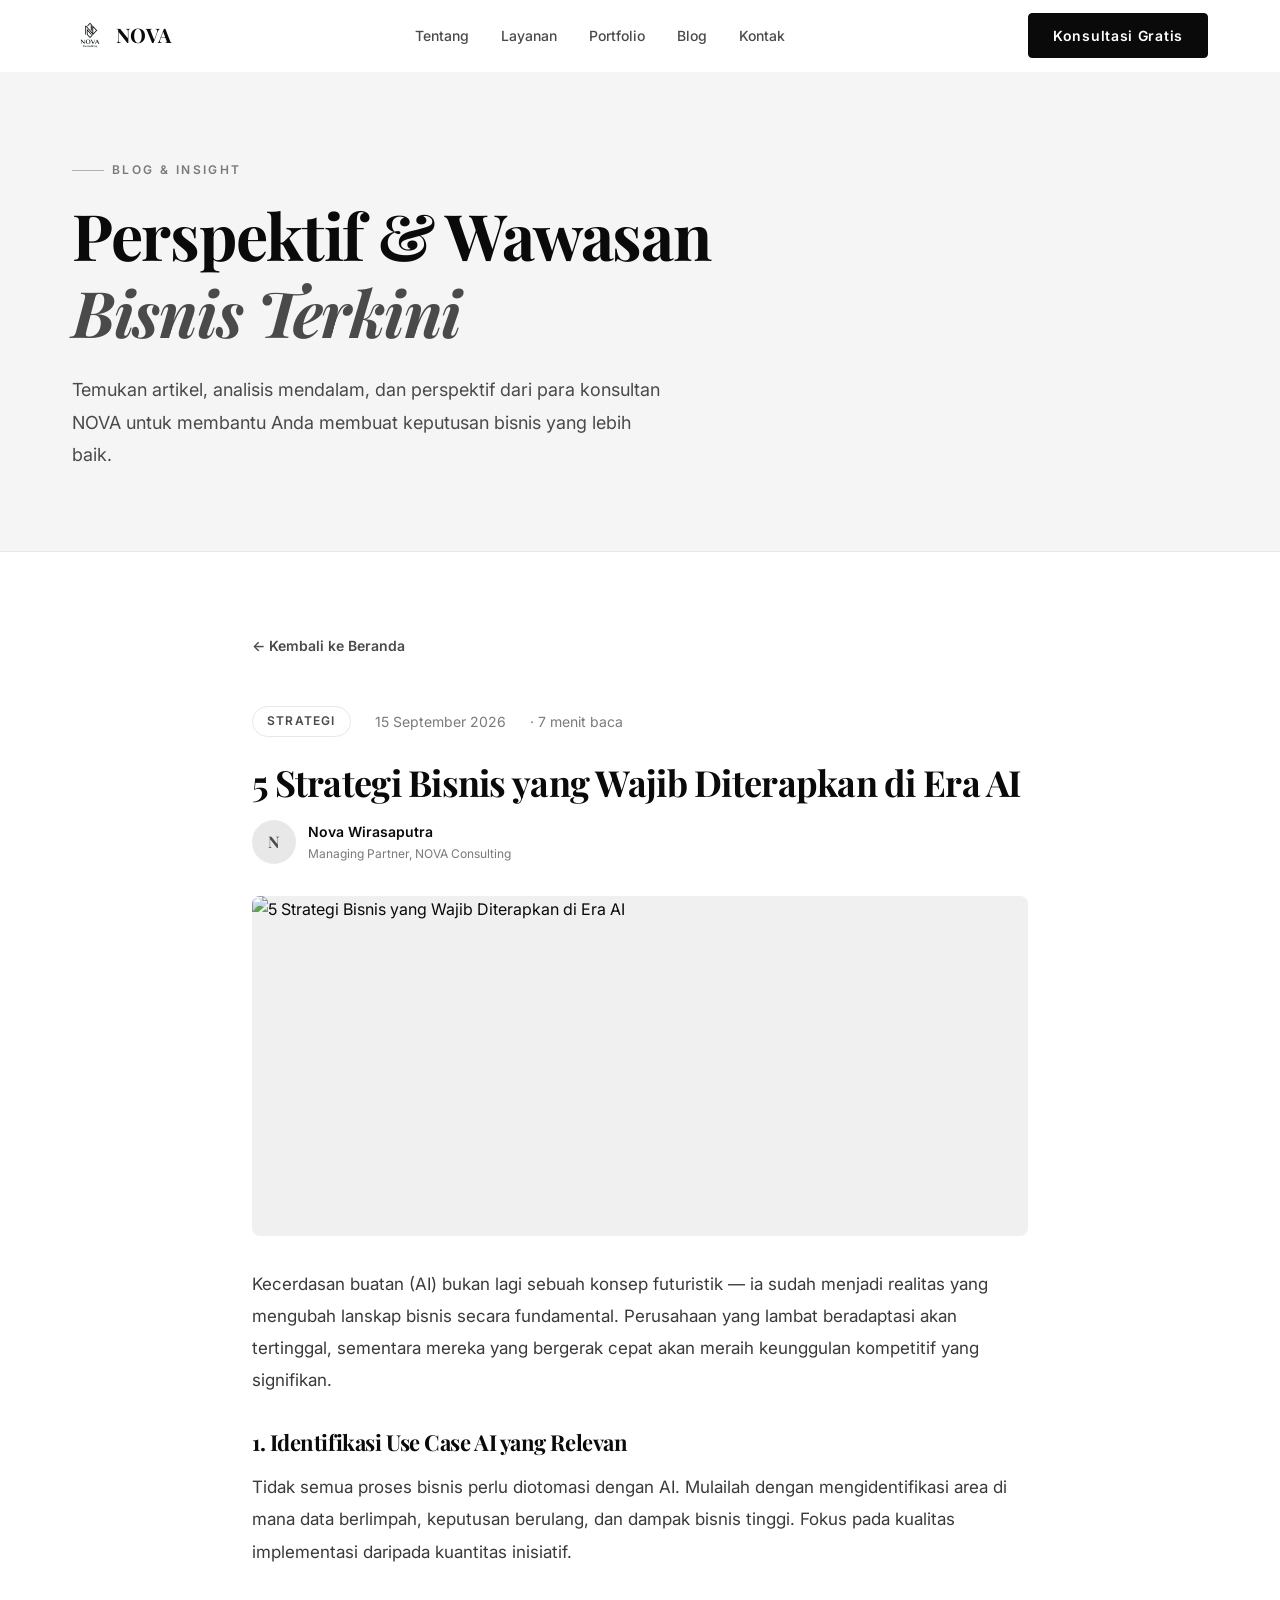
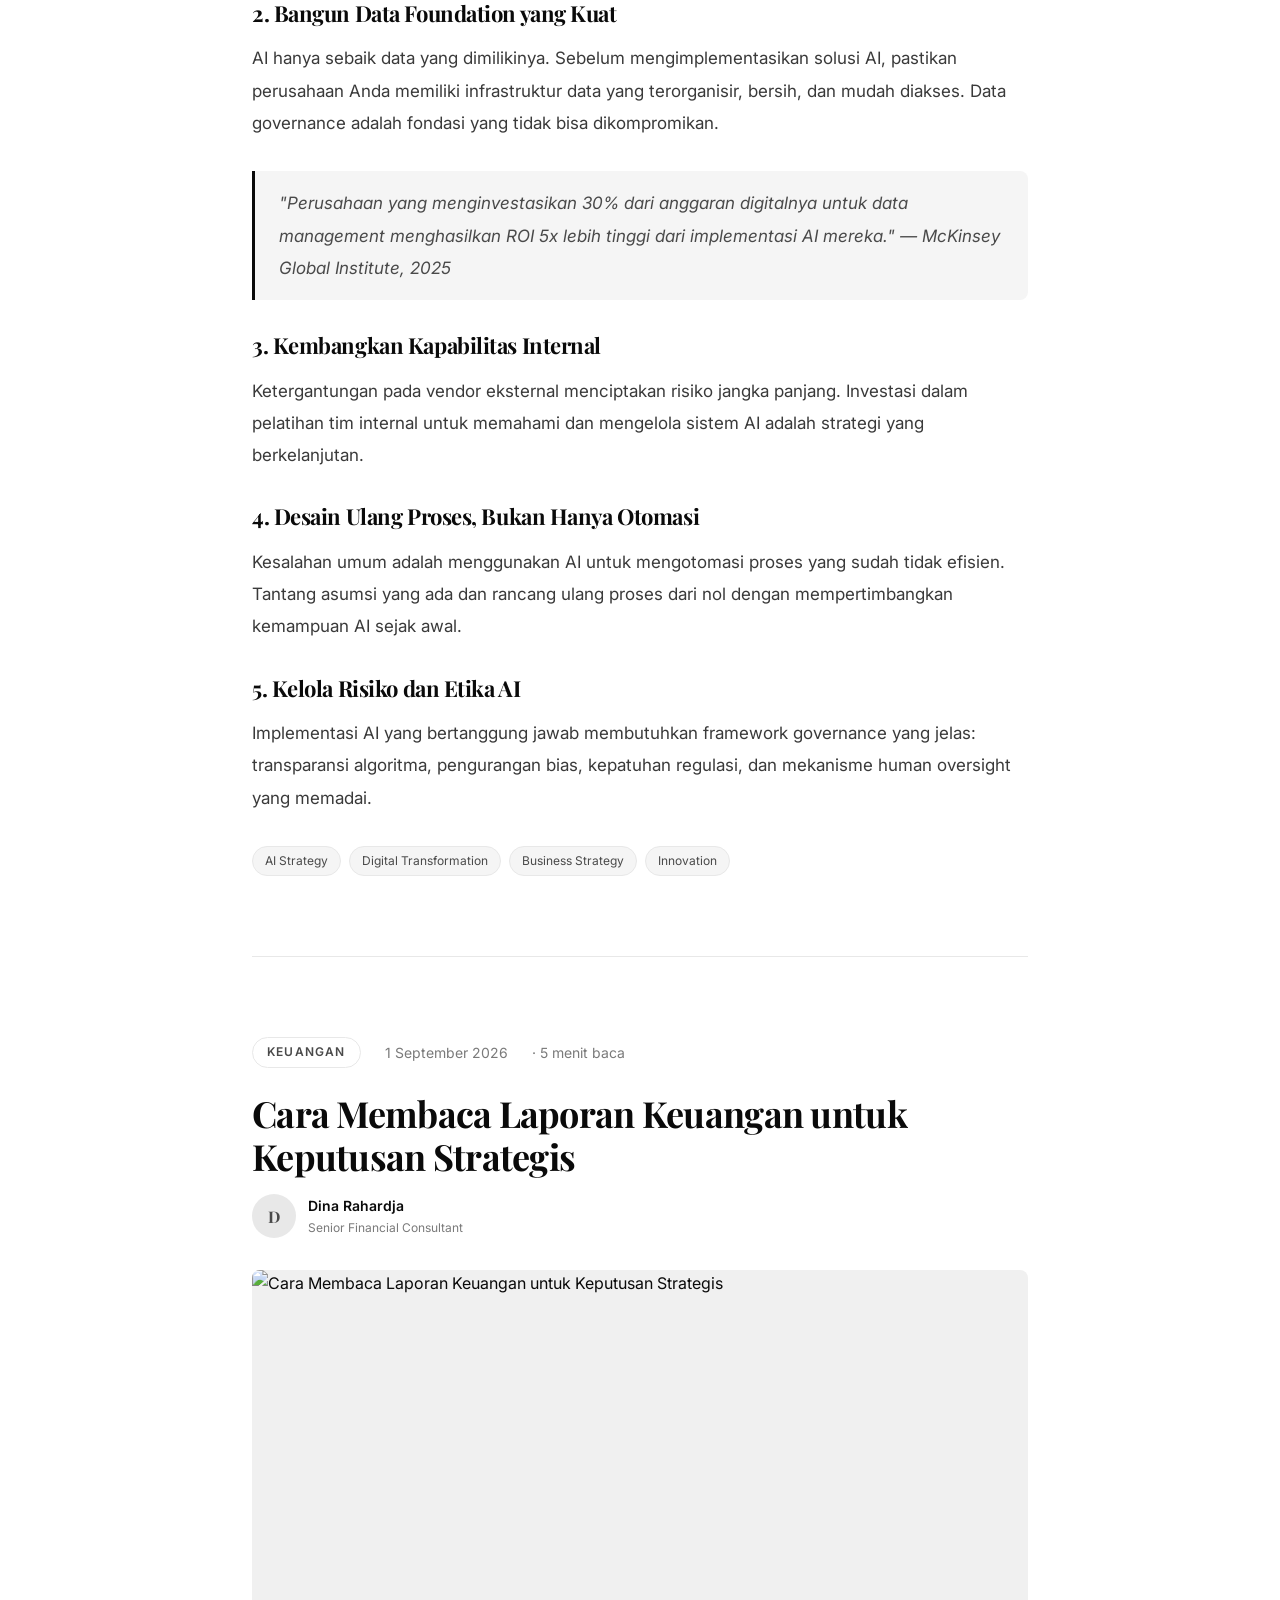
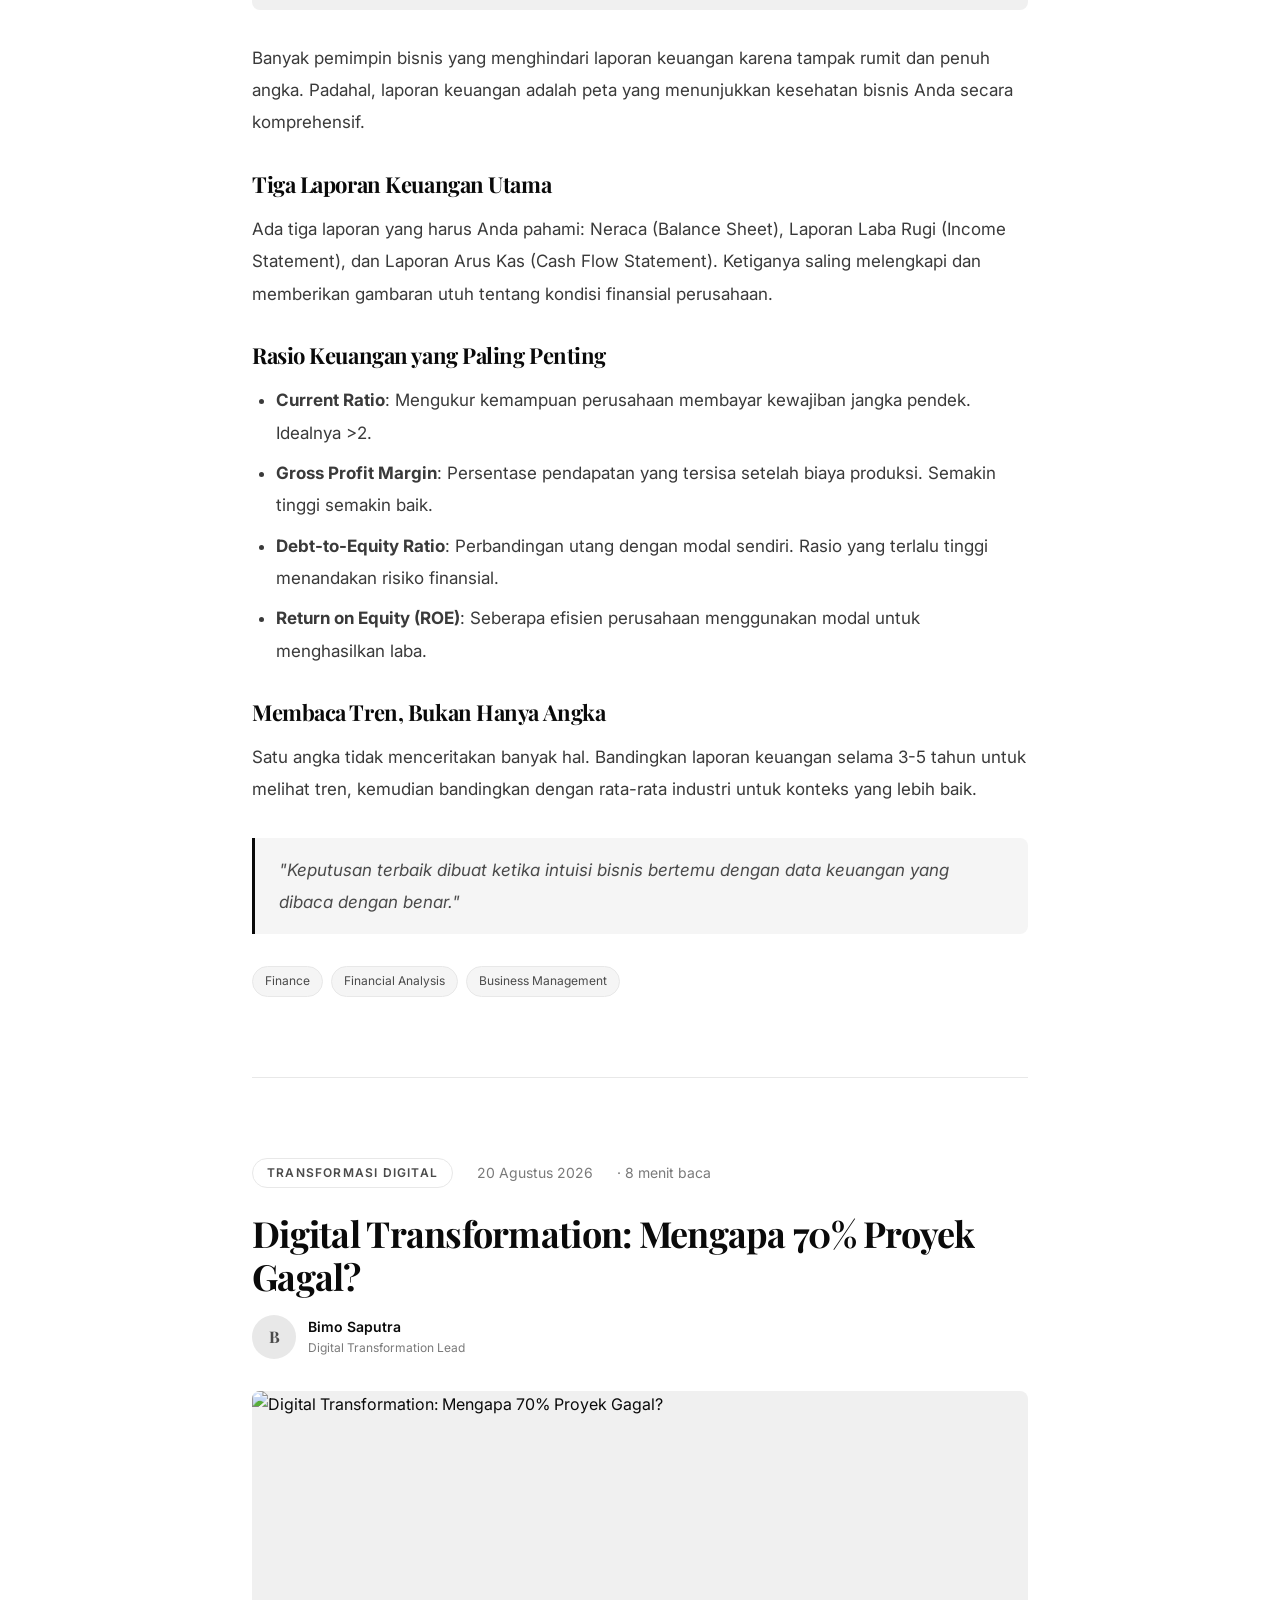
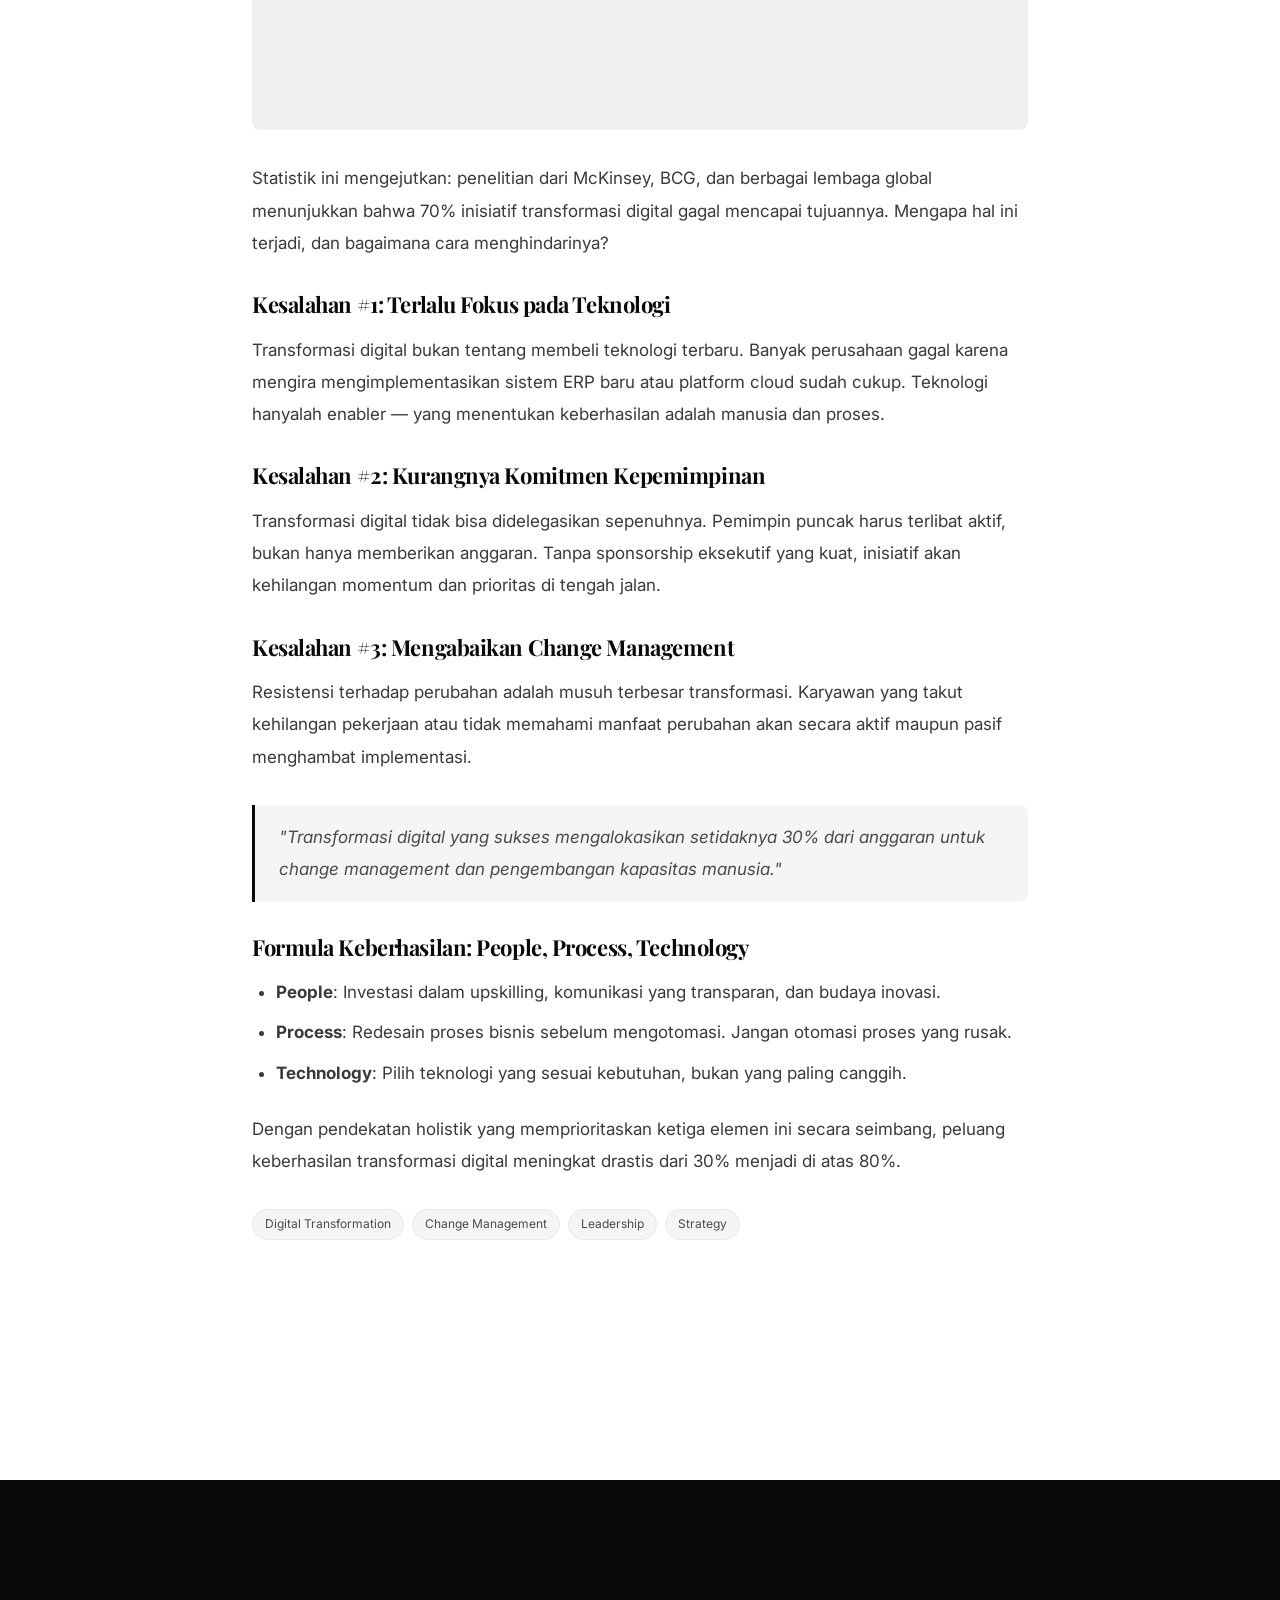
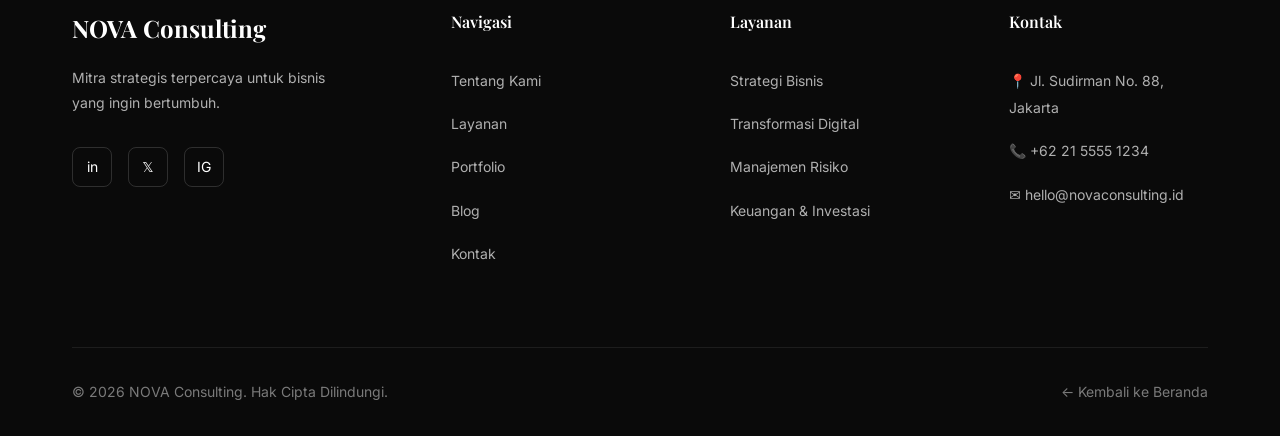
==== commit 08c7a41a: "Add cover images to blog page articles" ====
--- a/pages/blog.html
+++ b/pages/blog.html
@@ -1,4 +1,4 @@
-﻿<!DOCTYPE html>
+<!DOCTYPE html>
 <html lang="id">
 <head>
   <meta charset="UTF-8" />
@@ -26,7 +26,9 @@
     .author-avatar{width:44px;height:44px;border-radius:50%;background:var(--color-gray-ultra);display:flex;align-items:center;justify-content:center;font-family:"Playfair Display",serif;font-weight:700;color:#4a4a4a}
     .author-name{font-size:.875rem;font-weight:600}
     .author-role{font-size:.75rem;color:#7a7a7a}
-    .article-img{width:100%;aspect-ratio:16/7;background:linear-gradient(135deg,#f0f0f0,#e0e0e0);display:flex;align-items:center;justify-content:center;font-size:4rem;border-radius:8px;margin-bottom:2rem}
+    .article-img{width:100%;aspect-ratio:16/7;background:#f0f0f0;border-radius:8px;margin-bottom:2rem;overflow:hidden}
+    .article-img img{width:100%;height:100%;object-fit:cover;display:block;transition:transform .4s ease}
+    .article-img:hover img{transform:scale(1.02)}
     .article-body p{font-size:1.0625rem;color:#3a3a3a;line-height:1.9;margin-bottom:1.5rem}
     .article-body h3{font-family:"Playfair Display",serif;font-size:1.375rem;margin:2rem 0 1rem}
     .article-body ul{margin:0 0 1.5rem 1.5rem;list-style:disc}
@@ -104,7 +106,9 @@
             </div>
           </div>
         </div>
-        <div class="article-img">🤖</div>
+        <div class="article-img">
+          <img src="https://images.unsplash.com/photo-1677442135703-1787eea5ce01?w=1200&q=80" alt="5 Strategi Bisnis yang Wajib Diterapkan di Era AI" />
+        </div>
         <div class="article-body">
           <p>Kecerdasan buatan (AI) bukan lagi sebuah konsep futuristik — ia sudah menjadi realitas yang mengubah lanskap bisnis secara fundamental. Perusahaan yang lambat beradaptasi akan tertinggal, sementara mereka yang bergerak cepat akan meraih keunggulan kompetitif yang signifikan.</p>
           <h3>1. Identifikasi Use Case AI yang Relevan</h3>
@@ -146,7 +150,9 @@
             </div>
           </div>
         </div>
-        <div class="article-img">📊</div>
+        <div class="article-img">
+          <img src="https://images.unsplash.com/photo-1554224155-6726b3ff858f?w=1200&q=80" alt="Cara Membaca Laporan Keuangan untuk Keputusan Strategis" />
+        </div>
         <div class="article-body">
           <p>Banyak pemimpin bisnis yang menghindari laporan keuangan karena tampak rumit dan penuh angka. Padahal, laporan keuangan adalah peta yang menunjukkan kesehatan bisnis Anda secara komprehensif.</p>
           <h3>Tiga Laporan Keuangan Utama</h3>
@@ -188,7 +194,9 @@
             </div>
           </div>
         </div>
-        <div class="article-img">⚠️</div>
+        <div class="article-img">
+          <img src="https://images.unsplash.com/photo-1519389950473-47ba0277781c?w=1200&q=80" alt="Digital Transformation: Mengapa 70% Proyek Gagal?" />
+        </div>
         <div class="article-body">
           <p>Statistik ini mengejutkan: penelitian dari McKinsey, BCG, dan berbagai lembaga global menunjukkan bahwa 70% inisiatif transformasi digital gagal mencapai tujuannya. Mengapa hal ini terjadi, dan bagaimana cara menghindarinya?</p>
           <h3>Kesalahan #1: Terlalu Fokus pada Teknologi</h3>
